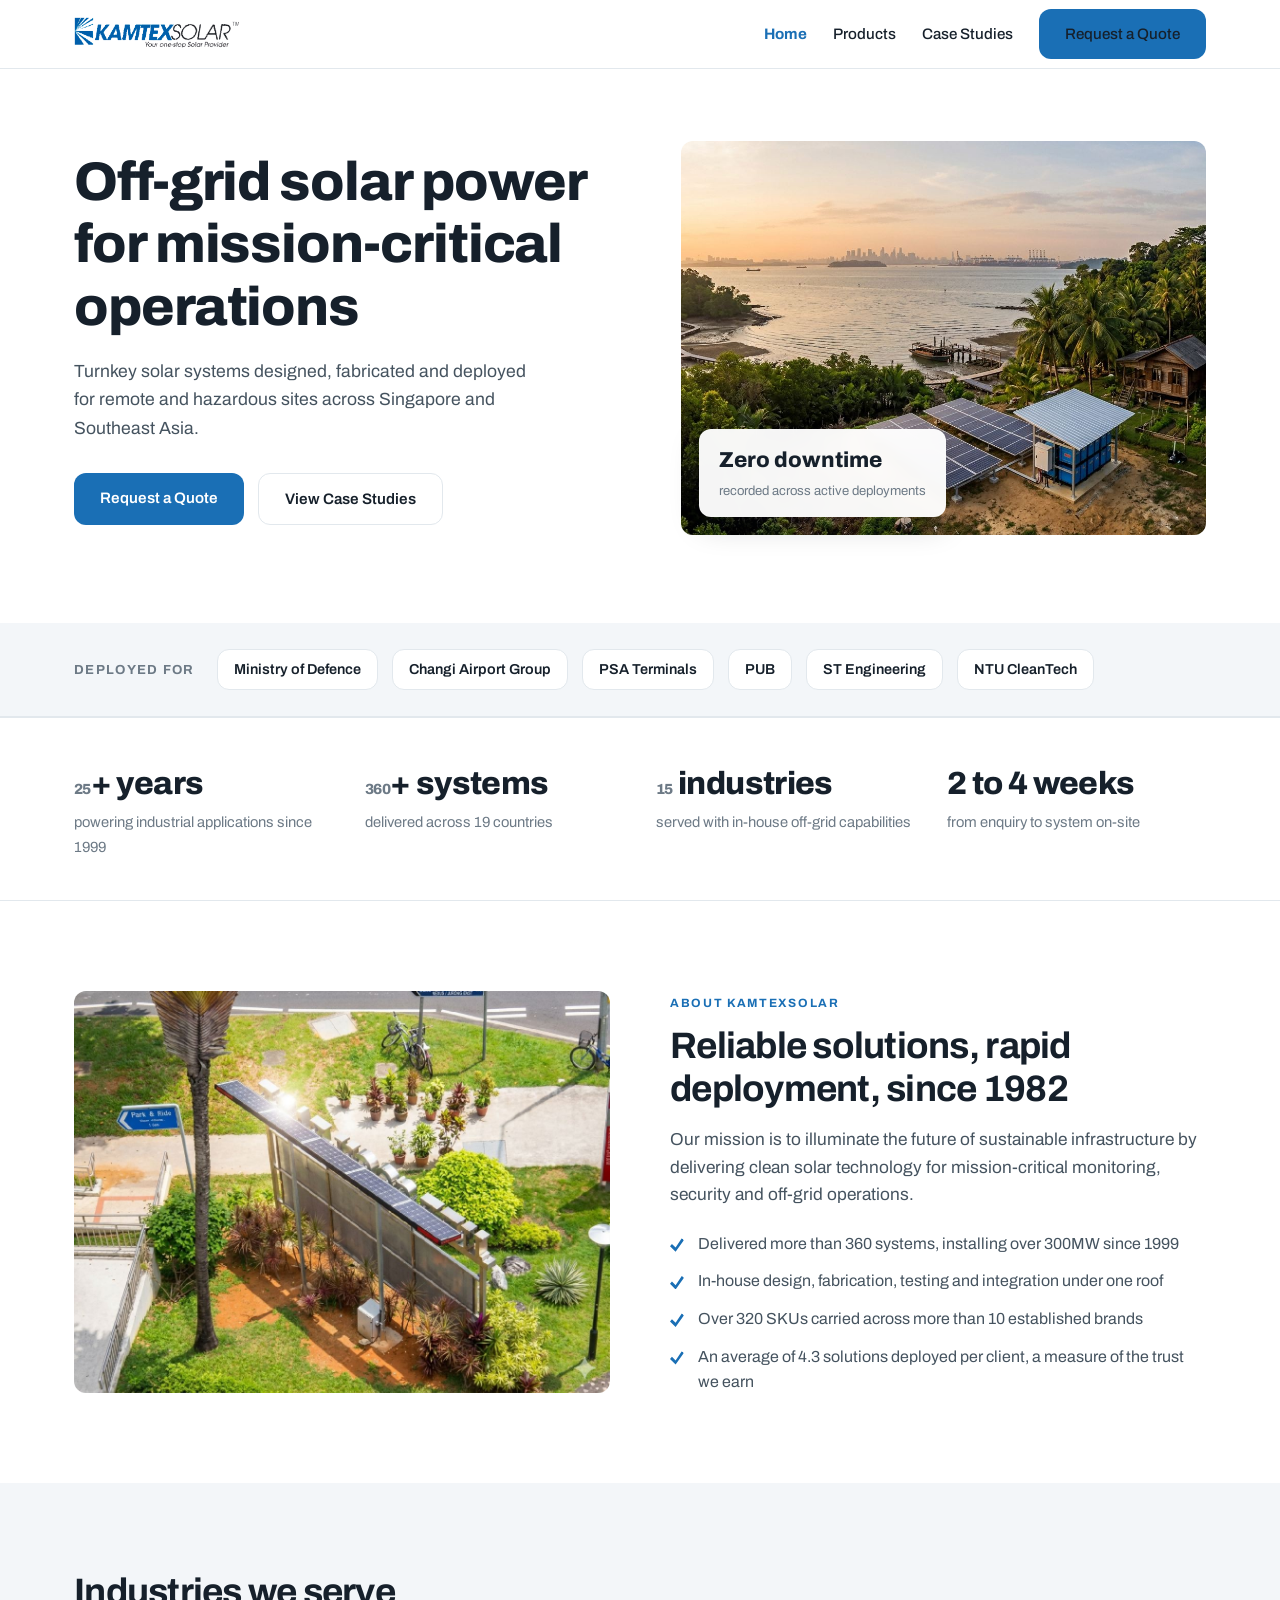
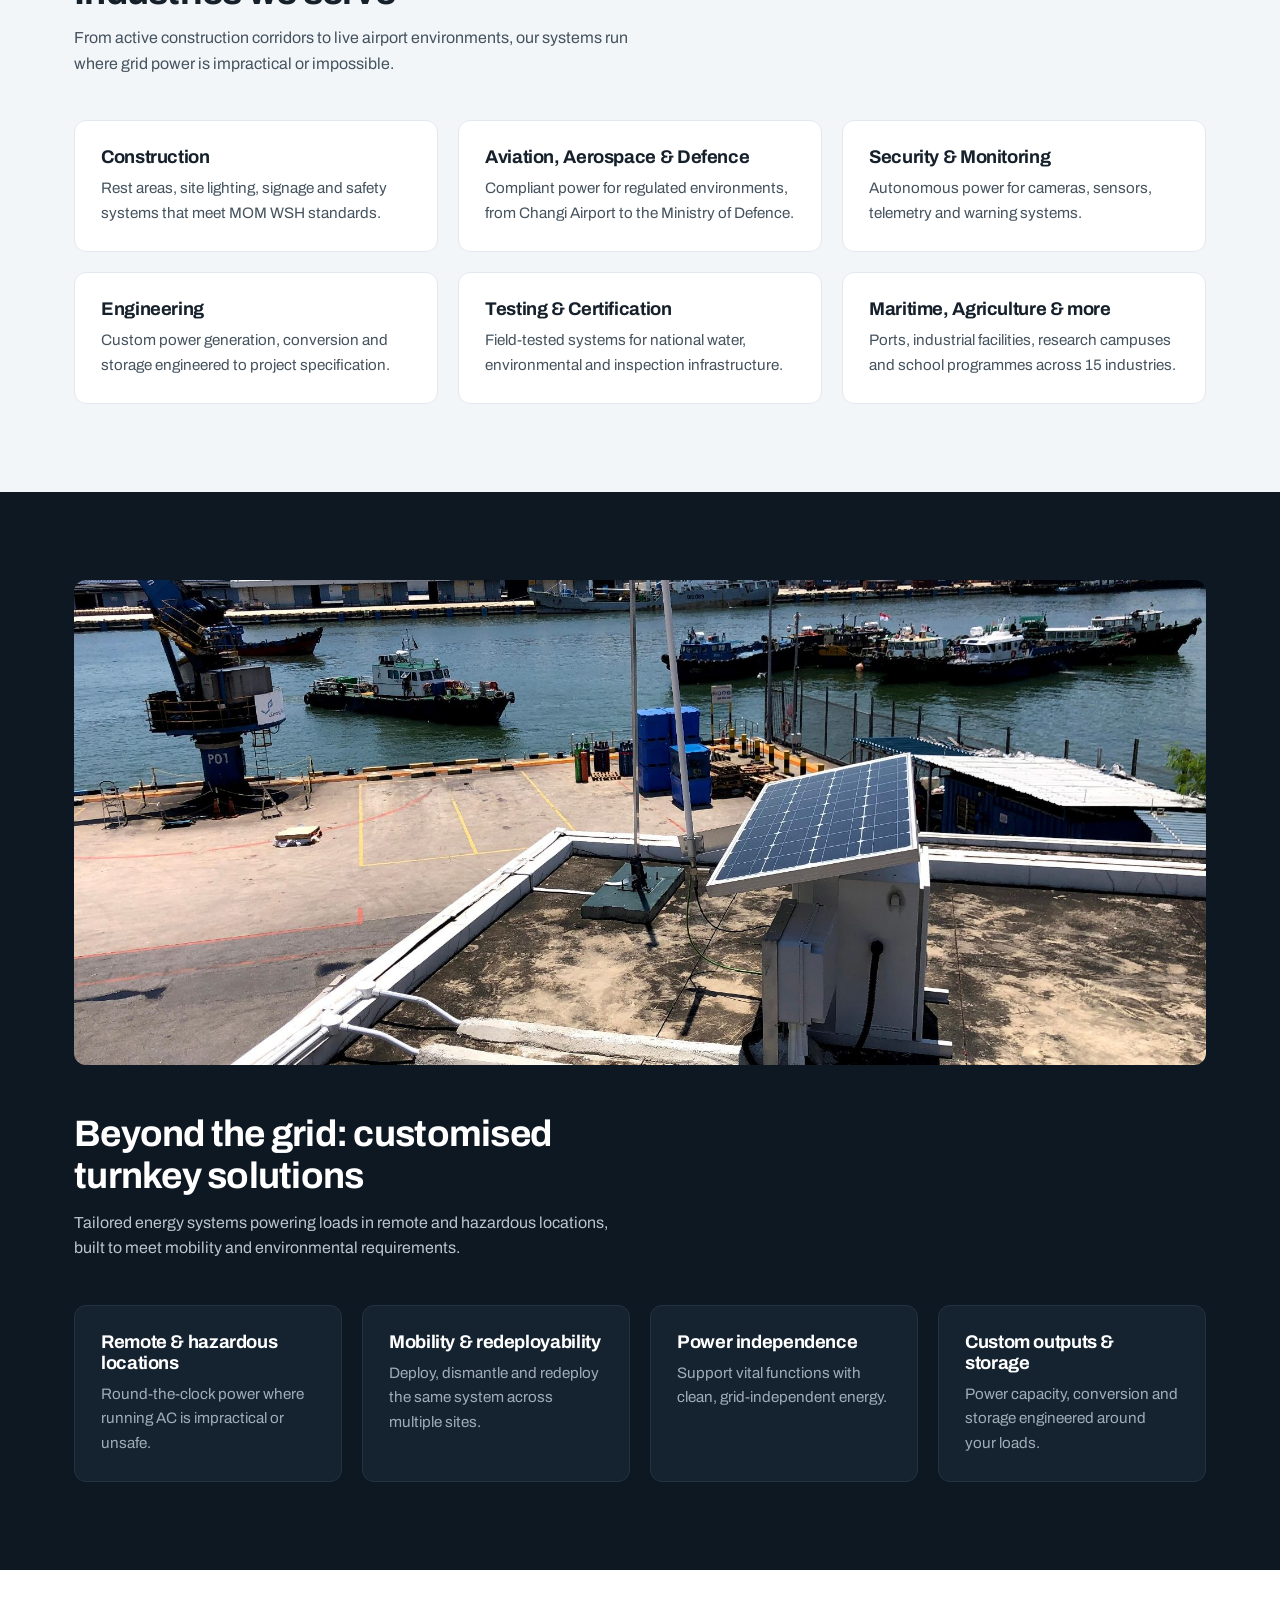
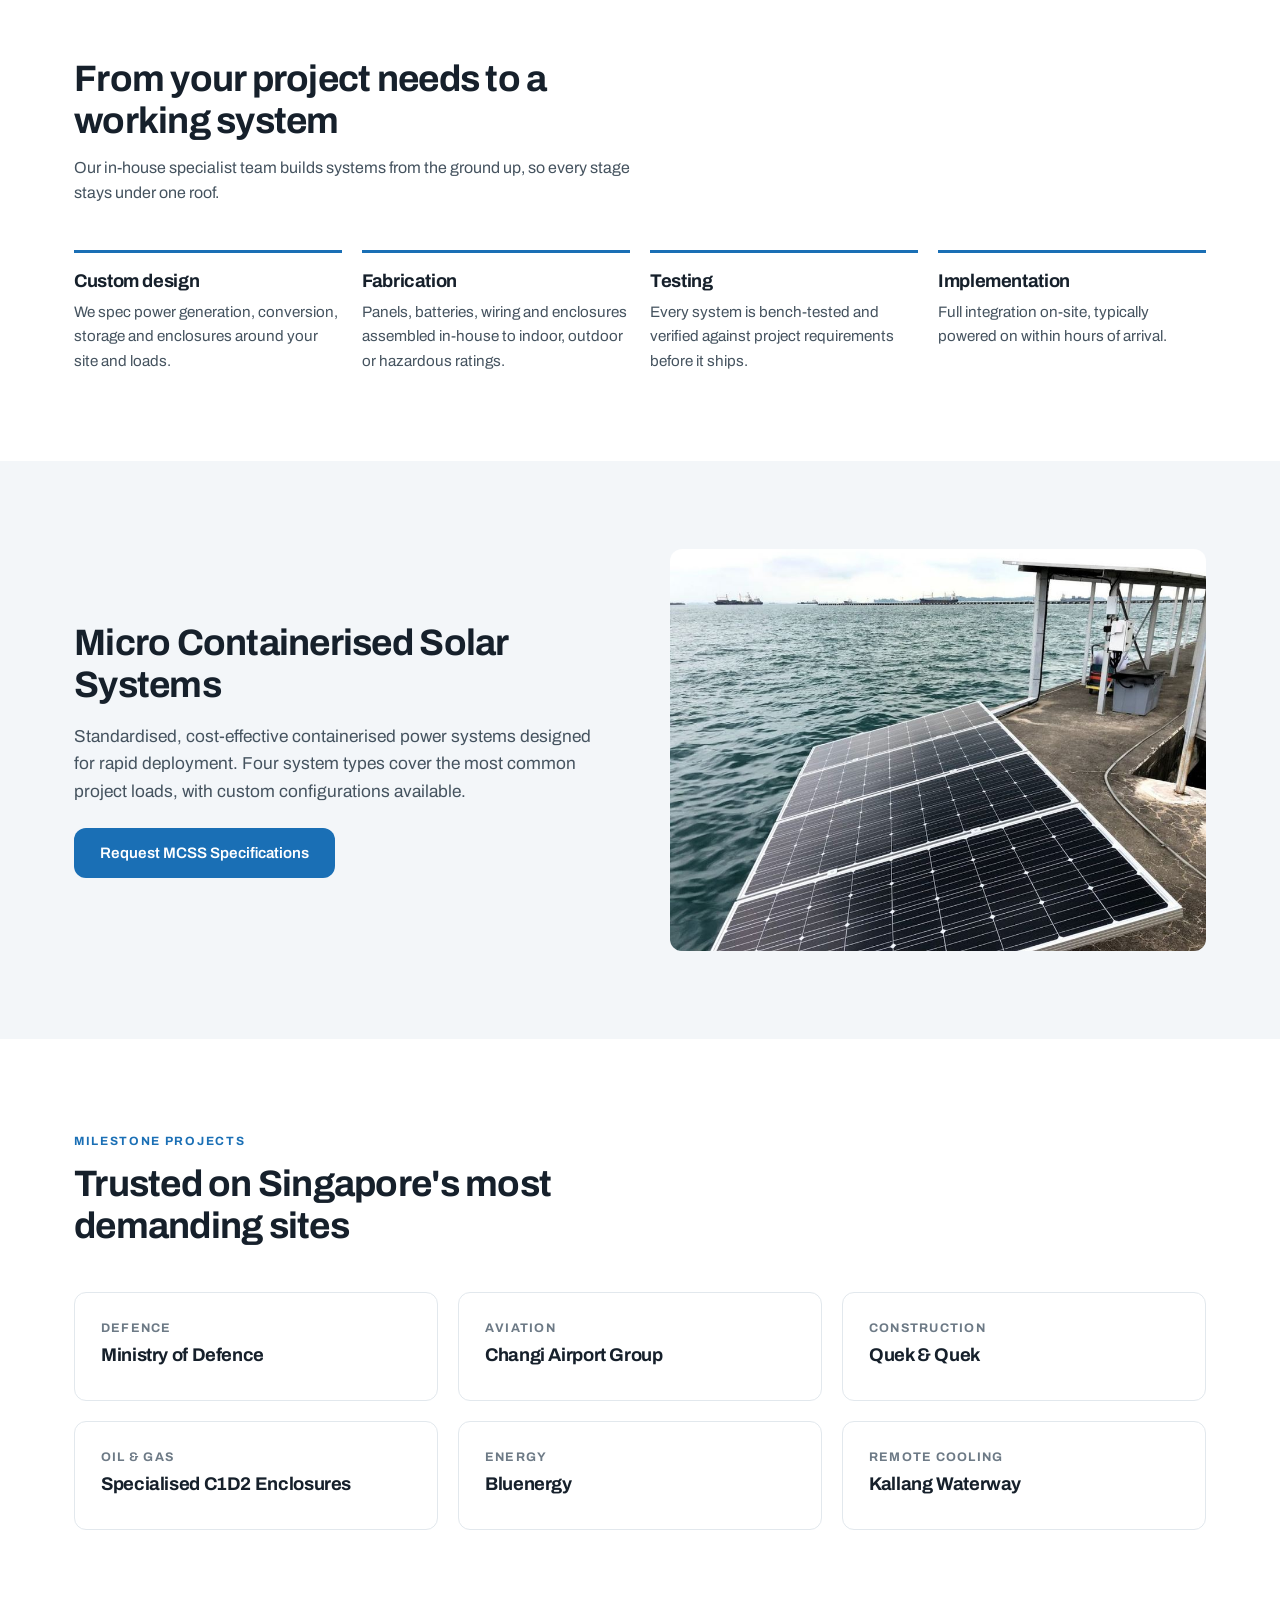
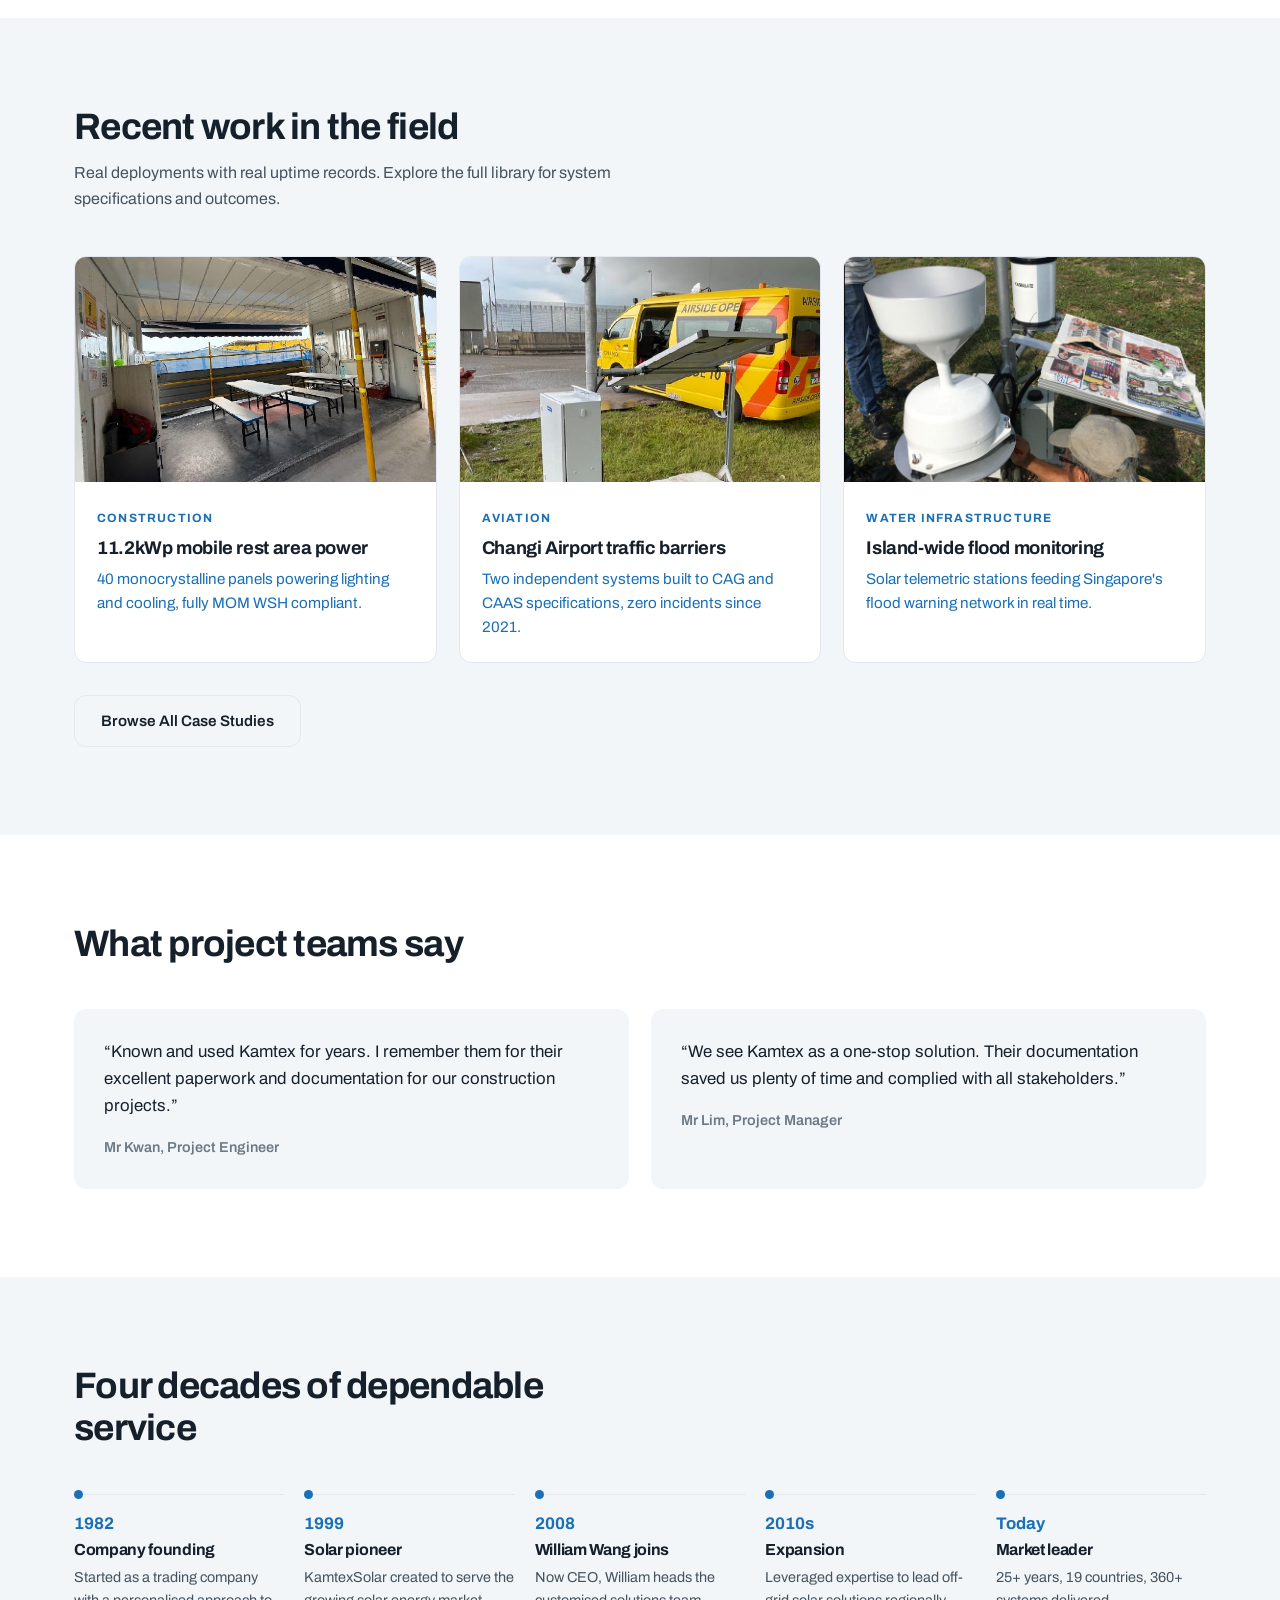
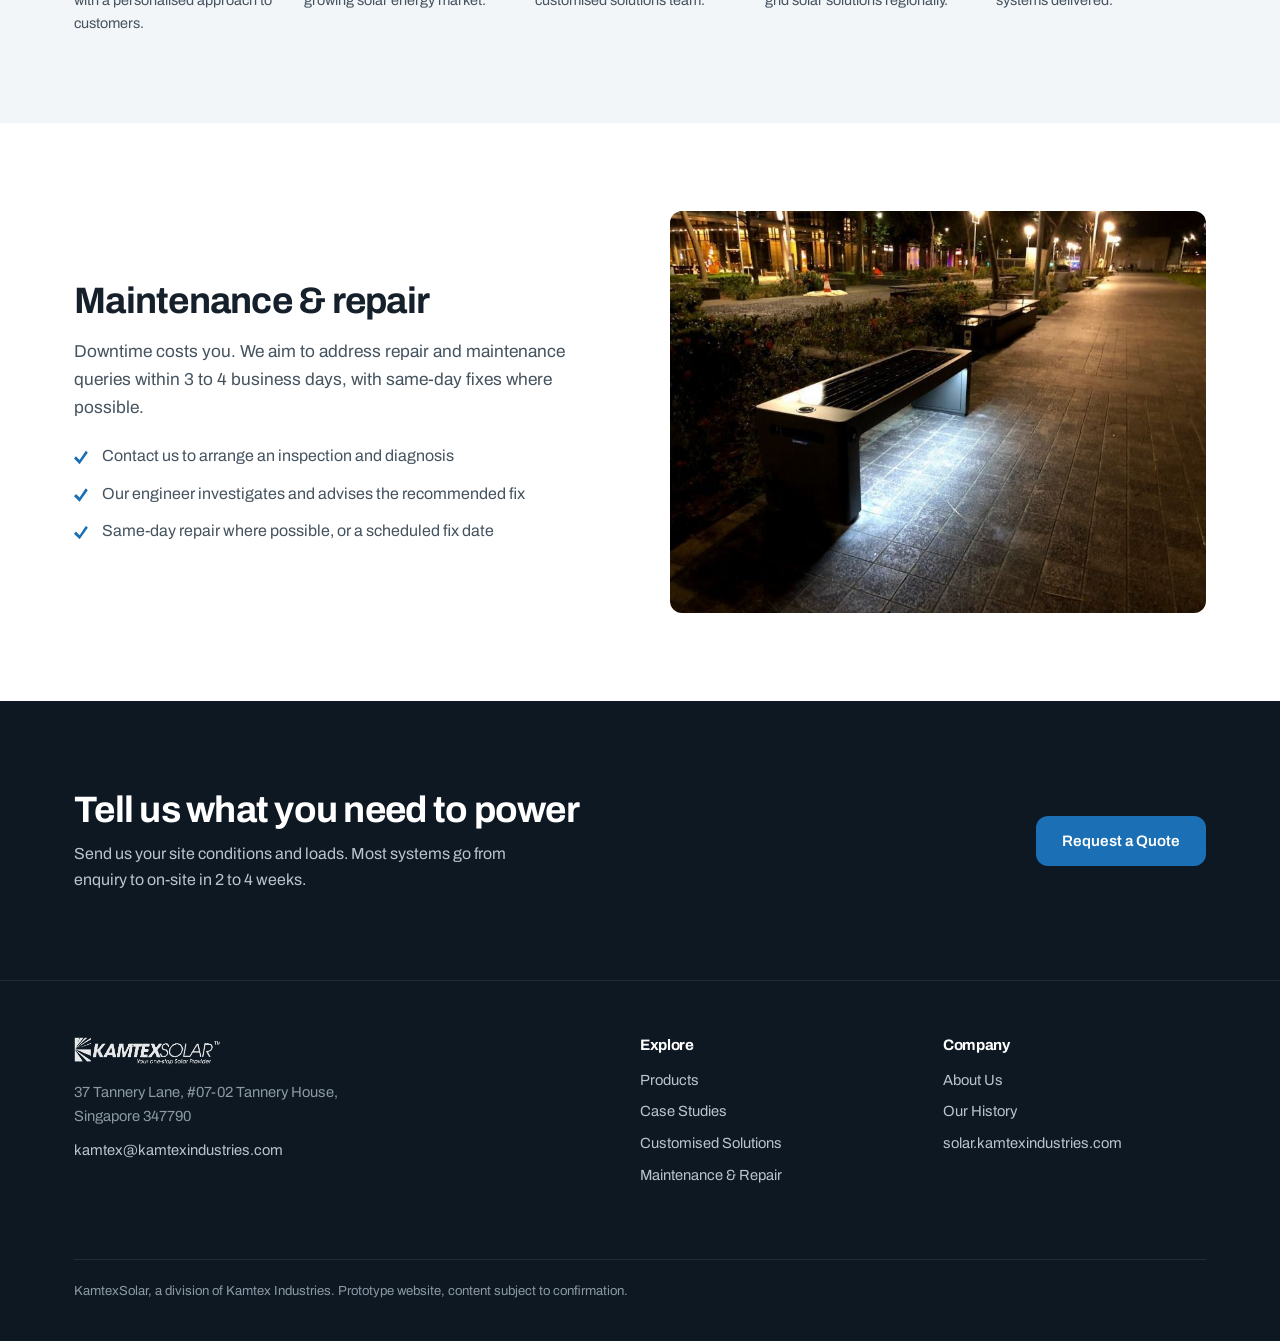
==== index.html @ 2ae350af "KamtexSolar prototype website v3: carousels, quote form, trust band" ====
<!DOCTYPE html>
<html lang="en">
<head>
<meta charset="UTF-8">
<meta name="viewport" content="width=device-width, initial-scale=1.0">
<title>KamtexSolar | Off-Grid Solar Solutions for Industry</title>
<meta name="description" content="KamtexSolar designs, fabricates and deploys turnkey off-grid solar power systems for remote and hazardous sites across Singapore and Southeast Asia.">
<link rel="preconnect" href="https://fonts.googleapis.com">
<link rel="preconnect" href="https://fonts.gstatic.com" crossorigin>
<link href="https://fonts.googleapis.com/css2?family=Archivo:wght@400;500;600;700;800&display=swap" rel="stylesheet">
<link rel="stylesheet" href="styles.css">
<link rel="icon" href="assets/logo.png">
</head>
<body>

<nav class="nav">
  <div class="nav-inner">
    <a class="nav-logo" href="index.html"><img src="assets/logo.png" alt="KamtexSolar, your one-stop solar provider"></a>
    <button class="nav-toggle" aria-label="Toggle menu">Menu</button>
    <div class="nav-links">
      <a href="index.html" class="active">Home</a>
      <a href="products.html">Products</a>
      <a href="case-studies.html">Case Studies</a>
      <a href="quote.html" class="btn btn-primary">Request a Quote</a>
    </div>
  </div>
</nav>

<header class="hero">
  <div class="wrap hero-grid">
    <div class="hero-copy">
      <h1>Off-grid solar power for mission-critical operations</h1>
      <p>Turnkey solar systems designed, fabricated and deployed for remote and hazardous sites across Singapore and Southeast Asia.</p>
      <div class="hero-ctas">
        <a class="btn btn-primary" href="quote.html">Request a Quote</a>
        <a class="btn btn-ghost" href="case-studies.html">View Case Studies</a>
      </div>
    </div>
    <div class="hero-img">
      <img src="assets/hero.jpg" alt="Off-grid solar array and containerised power system on a coastal site" fetchpriority="high">
      <div class="hero-card"><b>Zero downtime</b><span>recorded across active deployments</span></div>
    </div>
  </div>
</header>

<div class="trust">
  <div class="wrap">
    <p>Deployed for</p>
    <span>Ministry of Defence</span>
    <span>Changi Airport Group</span>
    <span>PSA Terminals</span>
    <span>PUB</span>
    <span>ST Engineering</span>
    <span>NTU CleanTech</span>
  </div>
</div>

<div class="stats">
  <div class="wrap stats-grid">
    <div class="stat"><b><span class="count" data-to="25">25</span>+ years</b><span>powering industrial applications since 1999</span></div>
    <div class="stat"><b><span class="count" data-to="360">360</span>+ systems</b><span>delivered across 19 countries</span></div>
    <div class="stat"><b><span class="count" data-to="15">15</span> industries</b><span>served with in-house off-grid capabilities</span></div>
    <div class="stat"><b>2 to 4 weeks</b><span>from enquiry to system on-site</span></div>
  </div>
</div>

<section id="about">
  <div class="wrap split">
    <img src="assets/about.jpg" alt="Aerial view of a solar-powered garden walkway installation" loading="lazy" class="reveal">
    <div class="reveal">
      <span class="eyebrow">About KamtexSolar</span>
      <h2>Reliable solutions, rapid deployment, since 1982</h2>
      <p class="lead">Our mission is to illuminate the future of sustainable infrastructure by delivering clean solar technology for mission-critical monitoring, security and off-grid operations.</p>
      <ul class="checklist">
        <li>Delivered more than 360 systems, installing over 300MW since 1999</li>
        <li>In-house design, fabrication, testing and integration under one roof</li>
        <li>Over 320 SKUs carried across more than 10 established brands</li>
        <li>An average of 4.3 solutions deployed per client, a measure of the trust we earn</li>
      </ul>
    </div>
  </div>
</section>

<section class="section-soft" id="industries">
  <div class="wrap">
    <div class="section-head">
      <h2>Industries we serve</h2>
      <p>From active construction corridors to live airport environments, our systems run where grid power is impractical or impossible.</p>
    </div>
    <div class="grid-3">
      <div class="tile reveal"><h3>Construction</h3><p>Rest areas, site lighting, signage and safety systems that meet MOM WSH standards.</p></div>
      <div class="tile reveal"><h3>Aviation, Aerospace &amp; Defence</h3><p>Compliant power for regulated environments, from Changi Airport to the Ministry of Defence.</p></div>
      <div class="tile reveal"><h3>Security &amp; Monitoring</h3><p>Autonomous power for cameras, sensors, telemetry and warning systems.</p></div>
      <div class="tile reveal"><h3>Engineering</h3><p>Custom power generation, conversion and storage engineered to project specification.</p></div>
      <div class="tile reveal"><h3>Testing &amp; Certification</h3><p>Field-tested systems for national water, environmental and inspection infrastructure.</p></div>
      <div class="tile reveal"><h3>Maritime, Agriculture &amp; more</h3><p>Ports, industrial facilities, research campuses and school programmes across 15 industries.</p></div>
    </div>
  </div>
</section>

<section class="band-dark" id="custom">
  <div class="wrap">
    <div class="band-photo reveal">
      <img src="assets/custom.jpg" alt="Solar power unit installed at a working port with vessels in the background" loading="lazy">
    </div>
    <div class="section-head">
      <h2>Beyond the grid: customised turnkey solutions</h2>
      <p>Tailored energy systems powering loads in remote and hazardous locations, built to meet mobility and environmental requirements.</p>
    </div>
    <div class="grid-4">
      <div class="tile reveal"><h3>Remote &amp; hazardous locations</h3><p>Round-the-clock power where running AC is impractical or unsafe.</p></div>
      <div class="tile reveal"><h3>Mobility &amp; redeployability</h3><p>Deploy, dismantle and redeploy the same system across multiple sites.</p></div>
      <div class="tile reveal"><h3>Power independence</h3><p>Support vital functions with clean, grid-independent energy.</p></div>
      <div class="tile reveal"><h3>Custom outputs &amp; storage</h3><p>Power capacity, conversion and storage engineered around your loads.</p></div>
    </div>
  </div>
</section>

<section id="process">
  <div class="wrap">
    <div class="section-head">
      <h2>From your project needs to a working system</h2>
      <p>Our in-house specialist team builds systems from the ground up, so every stage stays under one roof.</p>
    </div>
    <div class="process">
      <div class="reveal"><h3>Custom design</h3><p>We spec power generation, conversion, storage and enclosures around your site and loads.</p></div>
      <div class="reveal"><h3>Fabrication</h3><p>Panels, batteries, wiring and enclosures assembled in-house to indoor, outdoor or hazardous ratings.</p></div>
      <div class="reveal"><h3>Testing</h3><p>Every system is bench-tested and verified against project requirements before it ships.</p></div>
      <div class="reveal"><h3>Implementation</h3><p>Full integration on-site, typically powered on within hours of arrival.</p></div>
    </div>
  </div>
</section>

<section class="section-soft" id="mcss">
  <div class="wrap split">
    <div class="reveal">
      <h2>Micro Containerised Solar Systems</h2>
      <p class="lead">Standardised, cost-effective containerised power systems designed for rapid deployment. Four system types cover the most common project loads, with custom configurations available.</p>
      <a class="btn btn-primary" href="quote.html">Request MCSS Specifications</a>
    </div>
    <img src="assets/jetty.jpg" alt="Solar panel array installed on a jetty over open water" loading="lazy" class="reveal">
  </div>
</section>

<section id="projects">
  <div class="wrap">
    <div class="section-head">
      <span class="eyebrow">Milestone projects</span>
      <h2>Trusted on Singapore's most demanding sites</h2>
    </div>
    <div class="grid-3">
      <div class="tile reveal"><span class="kicker">Defence</span><h3>Ministry of Defence</h3></div>
      <div class="tile reveal"><span class="kicker">Aviation</span><h3>Changi Airport Group</h3></div>
      <div class="tile reveal"><span class="kicker">Construction</span><h3>Quek &amp; Quek</h3></div>
      <div class="tile reveal"><span class="kicker">Oil &amp; Gas</span><h3>Specialised C1D2 Enclosures</h3></div>
      <div class="tile reveal"><span class="kicker">Energy</span><h3>Bluenergy</h3></div>
      <div class="tile reveal"><span class="kicker">Remote Cooling</span><h3>Kallang Waterway</h3></div>
    </div>
  </div>
</section>

<section class="section-soft" id="case-studies">
  <div class="wrap">
    <div class="section-head">
      <h2>Recent work in the field</h2>
      <p>Real deployments with real uptime records. Explore the full library for system specifications and outcomes.</p>
    </div>
    <div class="cards">
      <a class="card reveal" href="case-studies.html#cs1">
        <img src="assets/cs01.jpg" alt="Solar-powered container rest area on a construction site" loading="lazy">
        <div class="card-body">
          <span class="tag">Construction</span>
          <h3>11.2kWp mobile rest area power</h3>
          <p>40 monocrystalline panels powering lighting and cooling, fully MOM WSH compliant.</p>
        </div>
      </a>
      <a class="card reveal" href="case-studies.html#cs6">
        <img src="assets/cs06.jpg" alt="Solar-powered traffic security system at an airport access point" loading="lazy">
        <div class="card-body">
          <span class="tag">Aviation</span>
          <h3>Changi Airport traffic barriers</h3>
          <p>Two independent systems built to CAG and CAAS specifications, zero incidents since 2021.</p>
        </div>
      </a>
      <a class="card reveal" href="case-studies.html#cs11">
        <img src="assets/cs11.jpg" alt="Solar-powered rainfall telemetry station equipment" loading="lazy">
        <div class="card-body">
          <span class="tag">Water Infrastructure</span>
          <h3>Island-wide flood monitoring</h3>
          <p>Solar telemetric stations feeding Singapore's flood warning network in real time.</p>
        </div>
      </a>
    </div>
    <p style="margin-top:32px"><a class="btn btn-ghost" href="case-studies.html">Browse All Case Studies</a></p>
  </div>
</section>

<section id="testimonials">
  <div class="wrap">
    <div class="section-head">
      <h2>What project teams say</h2>
    </div>
    <div class="quotes">
      <blockquote class="quote reveal">
        &ldquo;Known and used Kamtex for years. I remember them for their excellent paperwork and documentation for our construction projects.&rdquo;
        <footer>Mr Kwan, Project Engineer</footer>
      </blockquote>
      <blockquote class="quote reveal">
        &ldquo;We see Kamtex as a one-stop solution. Their documentation saved us plenty of time and complied with all stakeholders.&rdquo;
        <footer>Mr Lim, Project Manager</footer>
      </blockquote>
    </div>
  </div>
</section>

<section class="section-soft" id="history">
  <div class="wrap">
    <div class="section-head">
      <h2>Four decades of dependable service</h2>
    </div>
    <div class="timeline">
      <div class="reveal"><b>1982</b><h3>Company founding</h3><p>Started as a trading company with a personalised approach to customers.</p></div>
      <div class="reveal"><b>1999</b><h3>Solar pioneer</h3><p>KamtexSolar created to serve the growing solar energy market.</p></div>
      <div class="reveal"><b>2008</b><h3>William Wang joins</h3><p>Now CEO, William heads the customised solutions team.</p></div>
      <div class="reveal"><b>2010s</b><h3>Expansion</h3><p>Leveraged expertise to lead off-grid solar solutions regionally.</p></div>
      <div class="reveal"><b>Today</b><h3>Market leader</h3><p>25+ years, 19 countries, 360+ systems delivered.</p></div>
    </div>
  </div>
</section>

<section id="maintenance">
  <div class="wrap split">
    <div class="reveal">
      <h2>Maintenance &amp; repair</h2>
      <p class="lead">Downtime costs you. We aim to address repair and maintenance queries within 3 to 4 business days, with same-day fixes where possible.</p>
      <ul class="checklist">
        <li>Contact us to arrange an inspection and diagnosis</li>
        <li>Our engineer investigates and advises the recommended fix</li>
        <li>Same-day repair where possible, or a scheduled fix date</li>
      </ul>
    </div>
    <div class="reveal">
      <img src="assets/lighting.jpg" alt="Solar-powered bench lighting a public walkway at night" loading="lazy">
    </div>
  </div>
</section>

<section class="cta-band">
  <div class="wrap">
    <div>
      <h2>Tell us what you need to power</h2>
      <p>Send us your site conditions and loads. Most systems go from enquiry to on-site in 2 to 4 weeks.</p>
    </div>
    <a class="btn btn-primary" href="quote.html">Request a Quote</a>
  </div>
</section>

<footer class="site">
  <div class="wrap">
    <div>
      <img class="foot-logo" src="assets/logo.png" alt="KamtexSolar">
      <p>37 Tannery Lane, #07-02 Tannery House,<br>Singapore 347790</p>
      <p style="margin-top:10px"><a href="mailto:kamtex@kamtexindustries.com">kamtex@kamtexindustries.com</a></p>
    </div>
    <div>
      <h4>Explore</h4>
      <a href="products.html">Products</a>
      <a href="case-studies.html">Case Studies</a>
      <a href="index.html#custom">Customised Solutions</a>
      <a href="index.html#maintenance">Maintenance &amp; Repair</a>
    </div>
    <div>
      <h4>Company</h4>
      <a href="index.html#about">About Us</a>
      <a href="index.html#history">Our History</a>
      <a href="https://solar.kamtexindustries.com">solar.kamtexindustries.com</a>
    </div>
    <div class="legal">KamtexSolar, a division of Kamtex Industries. Prototype website, content subject to confirmation.</div>
  </div>
</footer>

<script>
document.querySelector('.nav-toggle').addEventListener('click', function () {
  document.querySelector('.nav-links').classList.toggle('open');
});
if (!window.matchMedia('(prefers-reduced-motion: reduce)').matches) {
  var io = new IntersectionObserver(function (entries) {
    entries.forEach(function (e) {
      if (e.isIntersecting) { e.target.classList.add('in'); io.unobserve(e.target); }
    });
  }, { threshold: 0.15 });
  document.querySelectorAll('.reveal').forEach(function (el) { io.observe(el); });

  var cio = new IntersectionObserver(function (entries) {
    entries.forEach(function (e) {
      if (!e.isIntersecting) return;
      cio.unobserve(e.target);
      var el = e.target, to = parseInt(el.dataset.to, 10), start = null;
      function tick(ts) {
        if (!start) start = ts;
        var p = Math.min((ts - start) / 900, 1);
        el.textContent = Math.round(to * (1 - Math.pow(1 - p, 3)));
        if (p < 1) requestAnimationFrame(tick);
      }
      requestAnimationFrame(tick);
    });
  }, { threshold: 0.6 });
  document.querySelectorAll('.count').forEach(function (el) { cio.observe(el); });
} else {
  document.querySelectorAll('.reveal').forEach(function (el) { el.classList.add('in'); });
}
</script>
</body>
</html>
---- styles.css ----
/* KamtexSolar prototype site */
:root {
  --ink: #16202b;
  --body: #45535f;
  --muted: #6d7a86;
  --line: #e2e8ed;
  --bg: #ffffff;
  --bg-soft: #f3f6f9;
  --accent: #1a6fb5;
  --accent-dark: #12558d;
  --dark: #0e1822;
  --dark-2: #15222f;
  --radius: 12px;
  --maxw: 1180px;
}

* { margin: 0; padding: 0; box-sizing: border-box; }
html { scroll-behavior: smooth; }
body {
  font-family: "Archivo", "Segoe UI", system-ui, sans-serif;
  color: var(--body);
  background: var(--bg);
  line-height: 1.6;
  font-size: 16px;
  -webkit-font-smoothing: antialiased;
}
img { max-width: 100%; display: block; }
a { color: var(--accent); text-decoration: none; }

h1, h2, h3, h4 { color: var(--ink); line-height: 1.15; letter-spacing: -0.02em; font-weight: 700; }
h1 { font-size: clamp(2.1rem, 4.5vw, 3.4rem); font-weight: 800; }
h2 { font-size: clamp(1.6rem, 3vw, 2.3rem); }
h3 { font-size: 1.15rem; }

.wrap { max-width: var(--maxw); margin: 0 auto; padding: 0 24px; }
section { padding: 88px 0; }
.section-soft { background: var(--bg-soft); }
.section-head { max-width: 62ch; margin-bottom: 44px; }
.section-head p { margin-top: 12px; }

.eyebrow {
  display: inline-block;
  font-size: 0.75rem;
  font-weight: 700;
  letter-spacing: 0.14em;
  text-transform: uppercase;
  color: var(--accent);
  margin-bottom: 12px;
}

/* Nav */
.nav {
  position: sticky; top: 0; z-index: 40;
  background: rgba(255, 255, 255, 0.92);
  backdrop-filter: blur(10px);
  border-bottom: 1px solid var(--line);
}
.nav-inner {
  max-width: var(--maxw); margin: 0 auto; padding: 0 24px;
  height: 68px; display: flex; align-items: center; gap: 32px;
}
.nav-logo img { height: 34px; width: auto; }
.nav-links { display: flex; gap: 26px; margin-left: auto; align-items: center; }
.nav-links a { color: var(--ink); font-weight: 500; font-size: 0.95rem; }
.nav-links a:hover { color: var(--accent); }
.nav-links a.active { color: var(--accent); font-weight: 700; }
.nav-toggle { display: none; margin-left: auto; background: none; border: 1px solid var(--line); border-radius: var(--radius); padding: 8px 12px; font-size: 1rem; color: var(--ink); cursor: pointer; }

/* Buttons */
.btn {
  display: inline-block; padding: 13px 26px; border-radius: var(--radius);
  font-weight: 600; font-size: 0.95rem; white-space: nowrap;
  transition: transform 0.15s ease, background 0.15s ease, border-color 0.15s ease;
}
.btn:active { transform: translateY(1px) scale(0.98); }
.btn-primary { background: var(--accent); color: #fff; }
.btn-primary:hover { background: var(--accent-dark); }
.btn-ghost { border: 1px solid var(--line); color: var(--ink); }
.btn-ghost:hover { border-color: var(--accent); color: var(--accent); }
.btn-ghost-dark { border: 1px solid rgba(255,255,255,0.35); color: #fff; }
.btn-ghost-dark:hover { border-color: #fff; }

/* Hero */
.hero { padding: 72px 0 88px; }
.hero-grid {
  display: grid; grid-template-columns: 1.05fr 1fr; gap: 56px; align-items: center;
}
.hero-copy p { font-size: 1.1rem; margin: 20px 0 30px; max-width: 46ch; }
.hero-ctas { display: flex; gap: 14px; flex-wrap: wrap; }
.hero-img { position: relative; }
.hero-img img { border-radius: var(--radius); aspect-ratio: 4 / 3; object-fit: cover; width: 100%; }
.hero-card {
  position: absolute; left: 18px; bottom: 18px;
  background: rgba(255, 255, 255, 0.96); backdrop-filter: blur(6px);
  border-radius: var(--radius); padding: 14px 20px;
  box-shadow: 0 10px 30px rgba(14, 24, 34, 0.18);
}
.hero-card b { display: block; font-size: 1.35rem; font-weight: 800; color: var(--ink); }
.hero-card span { font-size: 0.82rem; color: var(--muted); }

/* Trust band */
.trust { padding: 26px 0; background: var(--bg-soft); border-bottom: 1px solid var(--line); }
.trust .wrap { display: flex; align-items: center; gap: 12px 14px; flex-wrap: wrap; }
.trust p { font-size: 0.82rem; font-weight: 700; letter-spacing: 0.1em; text-transform: uppercase; color: var(--muted); margin-right: 8px; }
.trust span {
  border: 1px solid var(--line); background: var(--bg); border-radius: var(--radius);
  padding: 8px 16px; font-size: 0.9rem; font-weight: 600; color: var(--ink);
}

/* Stat band */
.stats { border-top: 1px solid var(--line); border-bottom: 1px solid var(--line); padding: 40px 0; }
.stats-grid { display: grid; grid-template-columns: repeat(4, 1fr); gap: 32px; }
.stat b { display: block; font-size: 2rem; font-weight: 800; color: var(--ink); letter-spacing: -0.02em; }
.stat span { font-size: 0.92rem; color: var(--muted); }

/* Split section */
.split { display: grid; grid-template-columns: 1fr 1fr; gap: 60px; align-items: center; }
.split img { border-radius: var(--radius); aspect-ratio: 4 / 3; object-fit: cover; width: 100%; }
.split .lead { font-size: 1.08rem; margin: 16px 0 22px; }
.checklist { list-style: none; display: grid; gap: 12px; }
.checklist li { padding-left: 28px; position: relative; color: var(--body); }
.checklist li::before {
  content: ""; position: absolute; left: 0; top: 7px; width: 14px; height: 14px;
  border-radius: 4px; background: var(--accent);
  clip-path: polygon(14% 44%, 0 60%, 40% 100%, 100% 16%, 84% 4%, 40% 70%);
}

/* Tile grids */
.grid-3 { display: grid; grid-template-columns: repeat(3, 1fr); gap: 20px; }
.grid-4 { display: grid; grid-template-columns: repeat(4, 1fr); gap: 20px; }
.tile {
  border: 1px solid var(--line); border-radius: var(--radius); padding: 26px;
  background: var(--bg); transition: border-color 0.15s ease, transform 0.15s ease;
}
.tile:hover { border-color: var(--accent); transform: translateY(-2px); }
.tile h3 { margin-bottom: 8px; }
.tile p { font-size: 0.95rem; }
.tile .kicker { font-size: 0.78rem; font-weight: 700; letter-spacing: 0.1em; text-transform: uppercase; color: var(--muted); display: block; margin-bottom: 6px; }

/* Dark band */
.band-dark { background: var(--dark); color: #b9c4ce; }
.band-dark h2, .band-dark h3 { color: #fff; }
.band-dark .tile { background: var(--dark-2); border-color: #243342; }
.band-dark .tile:hover { border-color: var(--accent); }
.band-dark .tile p { color: #9fadb9; }
.band-photo {
  border-radius: var(--radius); overflow: hidden; margin-bottom: 48px;
}
.band-photo img { width: 100%; aspect-ratio: 21 / 9; object-fit: cover; }

/* Process */
.process { display: grid; grid-template-columns: repeat(4, 1fr); gap: 20px; counter-reset: step; }
.process div { border-top: 3px solid var(--accent); padding-top: 18px; }
.process h3 { margin-bottom: 8px; }
.process p { font-size: 0.95rem; }

/* Case study cards (featured) */
.cards { display: grid; grid-template-columns: repeat(3, 1fr); gap: 22px; }
.card {
  border: 1px solid var(--line); border-radius: var(--radius); overflow: hidden;
  background: var(--bg); transition: transform 0.15s ease, box-shadow 0.15s ease;
}
.card:hover { transform: translateY(-3px); box-shadow: 0 12px 32px rgba(22, 32, 43, 0.1); }
.card img { aspect-ratio: 16 / 10; object-fit: cover; width: 100%; }
.card-body { padding: 22px; }
.card-body .tag { font-size: 0.75rem; font-weight: 700; letter-spacing: 0.1em; text-transform: uppercase; color: var(--accent); }
.card-body h3 { margin: 8px 0; }
.card-body p { font-size: 0.95rem; }

/* Quotes */
.quotes { display: grid; grid-template-columns: 1fr 1fr; gap: 22px; }
.quote {
  background: var(--bg-soft); border-radius: var(--radius); padding: 30px;
  font-size: 1.05rem; color: var(--ink);
}
.quote footer { margin-top: 16px; font-size: 0.9rem; color: var(--muted); font-weight: 600; }

/* Timeline */
.timeline { display: grid; grid-template-columns: repeat(5, 1fr); gap: 20px; }
.timeline div { border-top: 1px solid var(--line); padding-top: 16px; position: relative; }
.timeline div::before {
  content: ""; position: absolute; top: -5px; left: 0; width: 9px; height: 9px;
  border-radius: 50%; background: var(--accent);
}
.timeline b { display: block; color: var(--accent); font-size: 1.05rem; margin-bottom: 4px; }
.timeline h3 { font-size: 1rem; margin-bottom: 6px; }
.timeline p { font-size: 0.9rem; }

/* Case study page entries */
.cs-filters { display: flex; gap: 10px; flex-wrap: wrap; margin-bottom: 40px; }
.cs-filters button {
  border: 1px solid var(--line); background: var(--bg); border-radius: var(--radius);
  padding: 9px 18px; font-size: 0.9rem; font-weight: 600; color: var(--body);
  cursor: pointer; font-family: inherit; transition: all 0.15s ease;
}
.cs-filters button:hover { border-color: var(--accent); color: var(--accent); }
.cs-filters button.on { background: var(--accent); border-color: var(--accent); color: #fff; }
.cs-list { display: grid; gap: 26px; }
.cs-entry {
  display: grid; grid-template-columns: 420px 1fr; gap: 0;
  border: 1px solid var(--line); border-radius: var(--radius); overflow: hidden;
  background: var(--bg);
}
.cs-entry.hidden { display: none; }
.cs-entry img { width: 100%; height: 100%; object-fit: cover; min-height: 300px; }

/* Case study photo carousel */
.cs-media { position: relative; overflow: hidden; min-height: 300px; height: 100%; }
.cs-media img {
  position: absolute; inset: 0; width: 100%; height: 100%; object-fit: cover;
  opacity: 0; transition: opacity 0.35s ease; min-height: 0;
}
.cs-media img.on { opacity: 1; }
.car-btn {
  position: absolute; top: 50%; transform: translateY(-50%); z-index: 2;
  width: 38px; height: 38px; border-radius: 50%; border: none; cursor: pointer;
  background: rgba(14, 24, 34, 0.55); color: #fff; font-size: 1.15rem; line-height: 1;
  display: flex; align-items: center; justify-content: center;
  transition: background 0.15s ease;
}
.car-btn:hover { background: var(--accent); }
.car-btn.prev { left: 10px; }
.car-btn.next { right: 10px; }
.car-dots {
  position: absolute; bottom: 12px; left: 0; right: 0; z-index: 2;
  display: flex; gap: 7px; justify-content: center;
}
.car-dots i {
  width: 8px; height: 8px; border-radius: 50%; background: rgba(255, 255, 255, 0.55);
  cursor: pointer; transition: background 0.15s ease, transform 0.15s ease;
}
.car-dots i.on { background: #fff; transform: scale(1.25); }

/* Challenge / solution flipper */
.cs-flip { position: relative; }
.cs-pane { display: none; }
.cs-pane.on { display: block; animation: panefade 0.3s ease; }
@keyframes panefade { from { opacity: 0; transform: translateY(6px); } to { opacity: 1; transform: none; } }
@media (prefers-reduced-motion: reduce) { .cs-pane.on { animation: none; } }
.cs-flip-nav { display: flex; align-items: center; gap: 12px; margin-top: 14px; }
.cs-flip-nav button {
  width: 32px; height: 32px; border-radius: 50%; border: 1px solid var(--line);
  background: var(--bg); color: var(--ink); cursor: pointer; font-size: 1rem; line-height: 1;
  display: flex; align-items: center; justify-content: center;
  transition: border-color 0.15s ease, color 0.15s ease;
}
.cs-flip-nav button:hover { border-color: var(--accent); color: var(--accent); }
.cs-flip-nav .flip-label { font-size: 0.82rem; font-weight: 700; letter-spacing: 0.08em; text-transform: uppercase; color: var(--muted); }
.cs-entry-body { padding: 32px 36px; }
.cs-entry-body .tag { font-size: 0.75rem; font-weight: 700; letter-spacing: 0.1em; text-transform: uppercase; color: var(--accent); }
.cs-entry-body h2 { font-size: 1.45rem; margin: 8px 0 14px; }
.cs-entry-body h4 { font-size: 0.85rem; text-transform: uppercase; letter-spacing: 0.08em; color: var(--muted); margin: 16px 0 4px; }
.cs-entry-body p { font-size: 0.97rem; }
.cs-pills { display: flex; gap: 10px; flex-wrap: wrap; margin-top: 20px; }
.cs-pills span {
  background: var(--bg-soft); border-radius: var(--radius); padding: 8px 14px;
  font-size: 0.85rem; font-weight: 600; color: var(--ink);
}
.cs-pills span b { color: var(--accent); }
.specs { display: grid; grid-template-columns: 1fr 1fr; gap: 8px 20px; margin-top: 6px; }
.specs div { font-size: 0.9rem; padding: 6px 0; }
.specs dt-label, .specs b { color: var(--ink); font-weight: 600; display: block; font-size: 0.82rem; }

/* Products */
.prod-grid { display: grid; grid-template-columns: repeat(4, 1fr); gap: 22px; }
.prod-card { border: 1px solid var(--line); border-radius: var(--radius); overflow: hidden; background: var(--bg); transition: transform 0.15s ease, box-shadow 0.15s ease; }
.prod-card:hover { transform: translateY(-3px); box-shadow: 0 12px 32px rgba(22,32,43,0.08); }
.prod-card img { aspect-ratio: 1 / 1; object-fit: contain; padding: 22px; background: #fff; width: 100%; }
.prod-card img.photo { object-fit: cover; padding: 0; }
.prod-card div { padding: 16px 20px 20px; border-top: 1px solid var(--line); }
.prod-card h3 { font-size: 1rem; margin-bottom: 4px; }
.prod-card p { font-size: 0.88rem; }

/* CTA band */
.cta-band { background: var(--dark); color: #b9c4ce; text-align: left; }
.cta-band .wrap { display: flex; align-items: center; justify-content: space-between; gap: 32px; flex-wrap: wrap; }
.cta-band h2 { color: #fff; max-width: 24ch; }
.cta-band p { margin-top: 10px; max-width: 48ch; }

/* Footer */
footer.site {
  background: var(--dark); color: #8b99a5; border-top: 1px solid #1f2d3a;
  padding: 56px 0 40px; font-size: 0.92rem;
}
footer.site .wrap { display: grid; grid-template-columns: 2fr 1fr 1fr; gap: 40px; }
footer.site h4 { color: #fff; font-size: 0.95rem; margin-bottom: 14px; }
footer.site a { color: #b9c4ce; display: block; margin-bottom: 8px; }
footer.site a:hover { color: #fff; }
footer.site .foot-logo { height: 30px; width: auto; margin-bottom: 14px; filter: brightness(0) invert(1); opacity: 0.9; }
footer.site .legal { grid-column: 1 / -1; border-top: 1px solid #1f2d3a; margin-top: 24px; padding-top: 20px; font-size: 0.82rem; }

/* Quote form */
.quote-grid { display: grid; grid-template-columns: 1.5fr 1fr; gap: 56px; align-items: start; }
.qprogress { display: flex; gap: 8px; margin-bottom: 28px; }
.qprogress i { flex: 1; height: 5px; border-radius: 3px; background: var(--line); }
.qprogress i.done { background: var(--accent); }
.qstep { display: none; }
.qstep.on { display: block; }
.qstep h2 { font-size: 1.35rem; margin-bottom: 6px; }
.qstep > p { margin-bottom: 22px; color: var(--muted); }
.qoptions { display: grid; grid-template-columns: 1fr 1fr; gap: 12px; margin-bottom: 26px; }
.qoptions label {
  border: 1px solid var(--line); border-radius: var(--radius); padding: 16px 18px;
  cursor: pointer; font-weight: 600; color: var(--ink); font-size: 0.95rem;
  transition: border-color 0.15s ease, background 0.15s ease; display: block;
}
.qoptions label small { display: block; font-weight: 400; color: var(--muted); margin-top: 3px; font-size: 0.85rem; }
.qoptions input { position: absolute; opacity: 0; }
.qoptions label:hover { border-color: var(--accent); }
.qoptions label.sel { border-color: var(--accent); background: #eef5fb; }
.qfield { margin-bottom: 18px; }
.qfield label { display: block; font-weight: 600; color: var(--ink); font-size: 0.92rem; margin-bottom: 6px; }
.qfield input, .qfield textarea, .qfield select {
  width: 100%; border: 1px solid var(--line); border-radius: var(--radius);
  padding: 12px 14px; font: inherit; color: var(--ink); background: var(--bg);
}
.qfield input:focus, .qfield textarea:focus, .qfield select:focus {
  outline: 2px solid var(--accent); outline-offset: 1px; border-color: var(--accent);
}
.qfield .hint { font-size: 0.82rem; color: var(--muted); margin-top: 5px; }
.qerror { color: #b3261e; font-size: 0.88rem; margin: -8px 0 16px; display: none; }
.qerror.show { display: block; }
.qnav { display: flex; gap: 12px; }
.qside { position: sticky; top: 96px; display: grid; gap: 18px; }
.qside .quote { padding: 24px; font-size: 0.98rem; }
.qside-facts { border: 1px solid var(--line); border-radius: var(--radius); padding: 24px; }
.qside-facts h3 { margin-bottom: 14px; font-size: 1rem; }
.qside-facts li { margin-left: 18px; margin-bottom: 8px; font-size: 0.92rem; }
.qsuccess { display: none; text-align: left; border: 1px solid var(--line); border-radius: var(--radius); padding: 36px; background: var(--bg-soft); }
.qsuccess.on { display: block; }
.qsuccess h2 { margin-bottom: 10px; }
.qsuccess pre {
  white-space: pre-wrap; background: var(--bg); border: 1px solid var(--line);
  border-radius: var(--radius); padding: 18px; font-size: 0.85rem; margin: 18px 0; overflow-x: auto;
}

/* Reveal animation */
@media (prefers-reduced-motion: no-preference) {
  .reveal { opacity: 0; transform: translateY(18px); transition: opacity 0.6s ease, transform 0.6s ease; }
  .reveal.in { opacity: 1; transform: none; }
}

/* Responsive */
@media (max-width: 960px) {
  section { padding: 60px 0; }
  .hero-grid, .split, .quotes, .quote-grid { grid-template-columns: 1fr; gap: 32px; }
  .qside { position: static; }
  .qoptions { grid-template-columns: 1fr; }
  .stats-grid { grid-template-columns: 1fr 1fr; gap: 24px; }
  .grid-3, .cards { grid-template-columns: 1fr 1fr; }
  .grid-4, .process, .prod-grid { grid-template-columns: 1fr 1fr; }
  .timeline { grid-template-columns: 1fr 1fr; }
  .cs-entry { grid-template-columns: 1fr; }
  .cs-entry img { max-height: 260px; min-height: 0; }
  .nav-links {
    display: none; position: absolute; top: 68px; left: 0; right: 0;
    background: #fff; border-bottom: 1px solid var(--line);
    flex-direction: column; padding: 20px 24px; gap: 16px; align-items: flex-start;
  }
  .nav-links.open { display: flex; }
  .nav-toggle { display: block; }
}
@media (max-width: 560px) {
  .grid-3, .cards, .grid-4, .process, .prod-grid, .timeline, .specs { grid-template-columns: 1fr; }
  .stats-grid { grid-template-columns: 1fr 1fr; }
  footer.site .wrap { grid-template-columns: 1fr; }
}
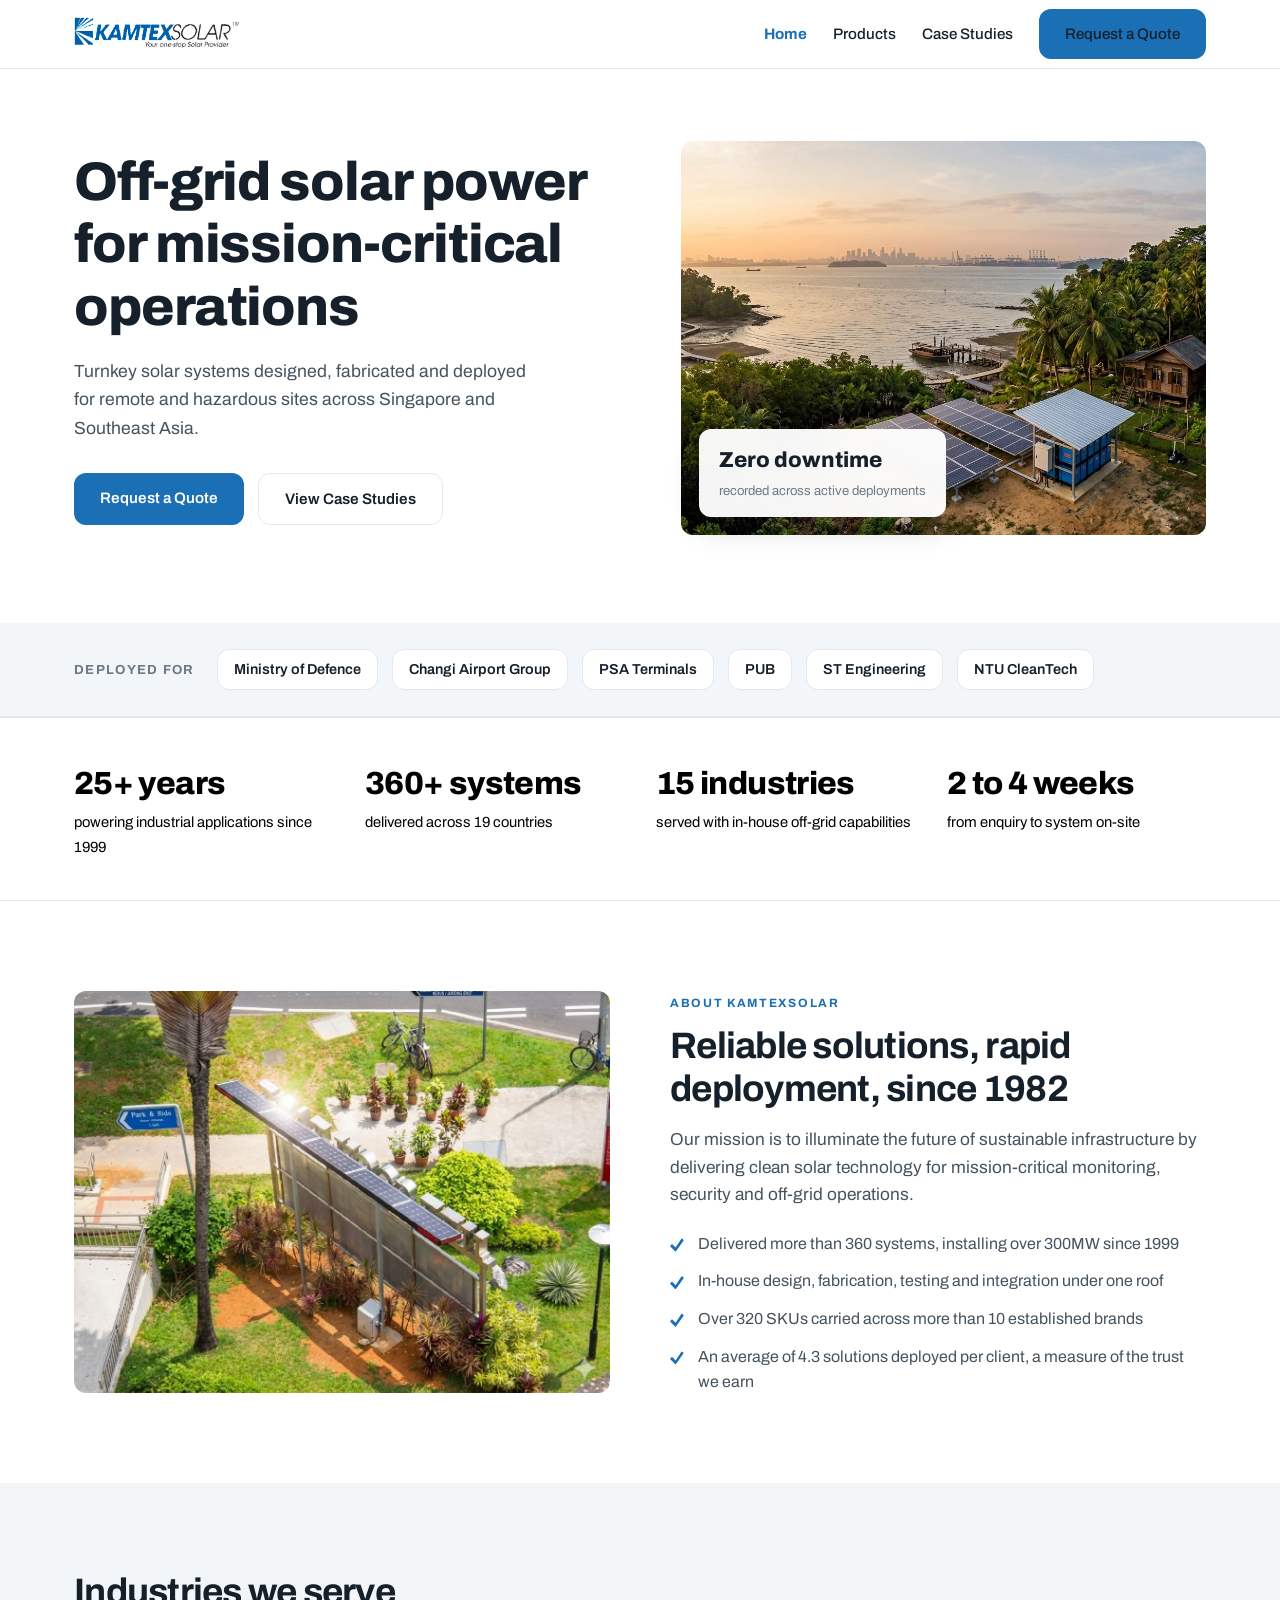
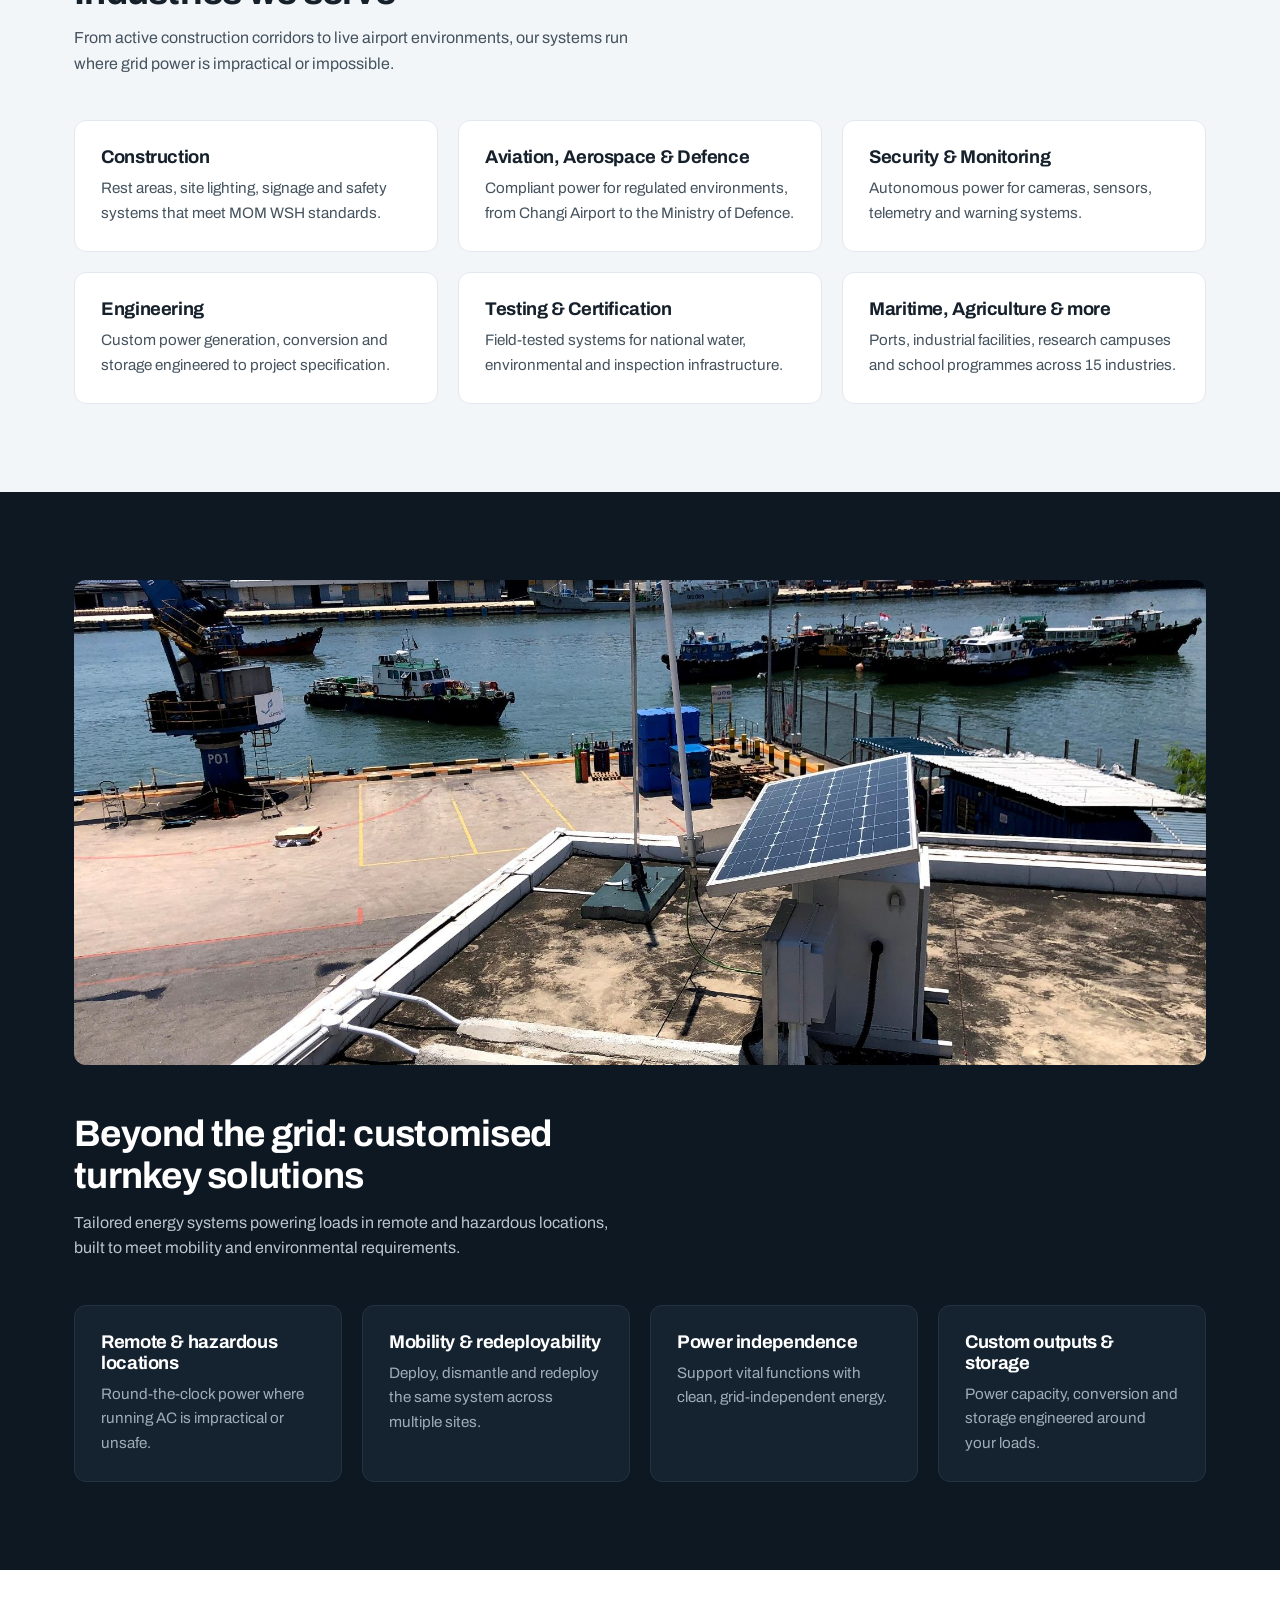
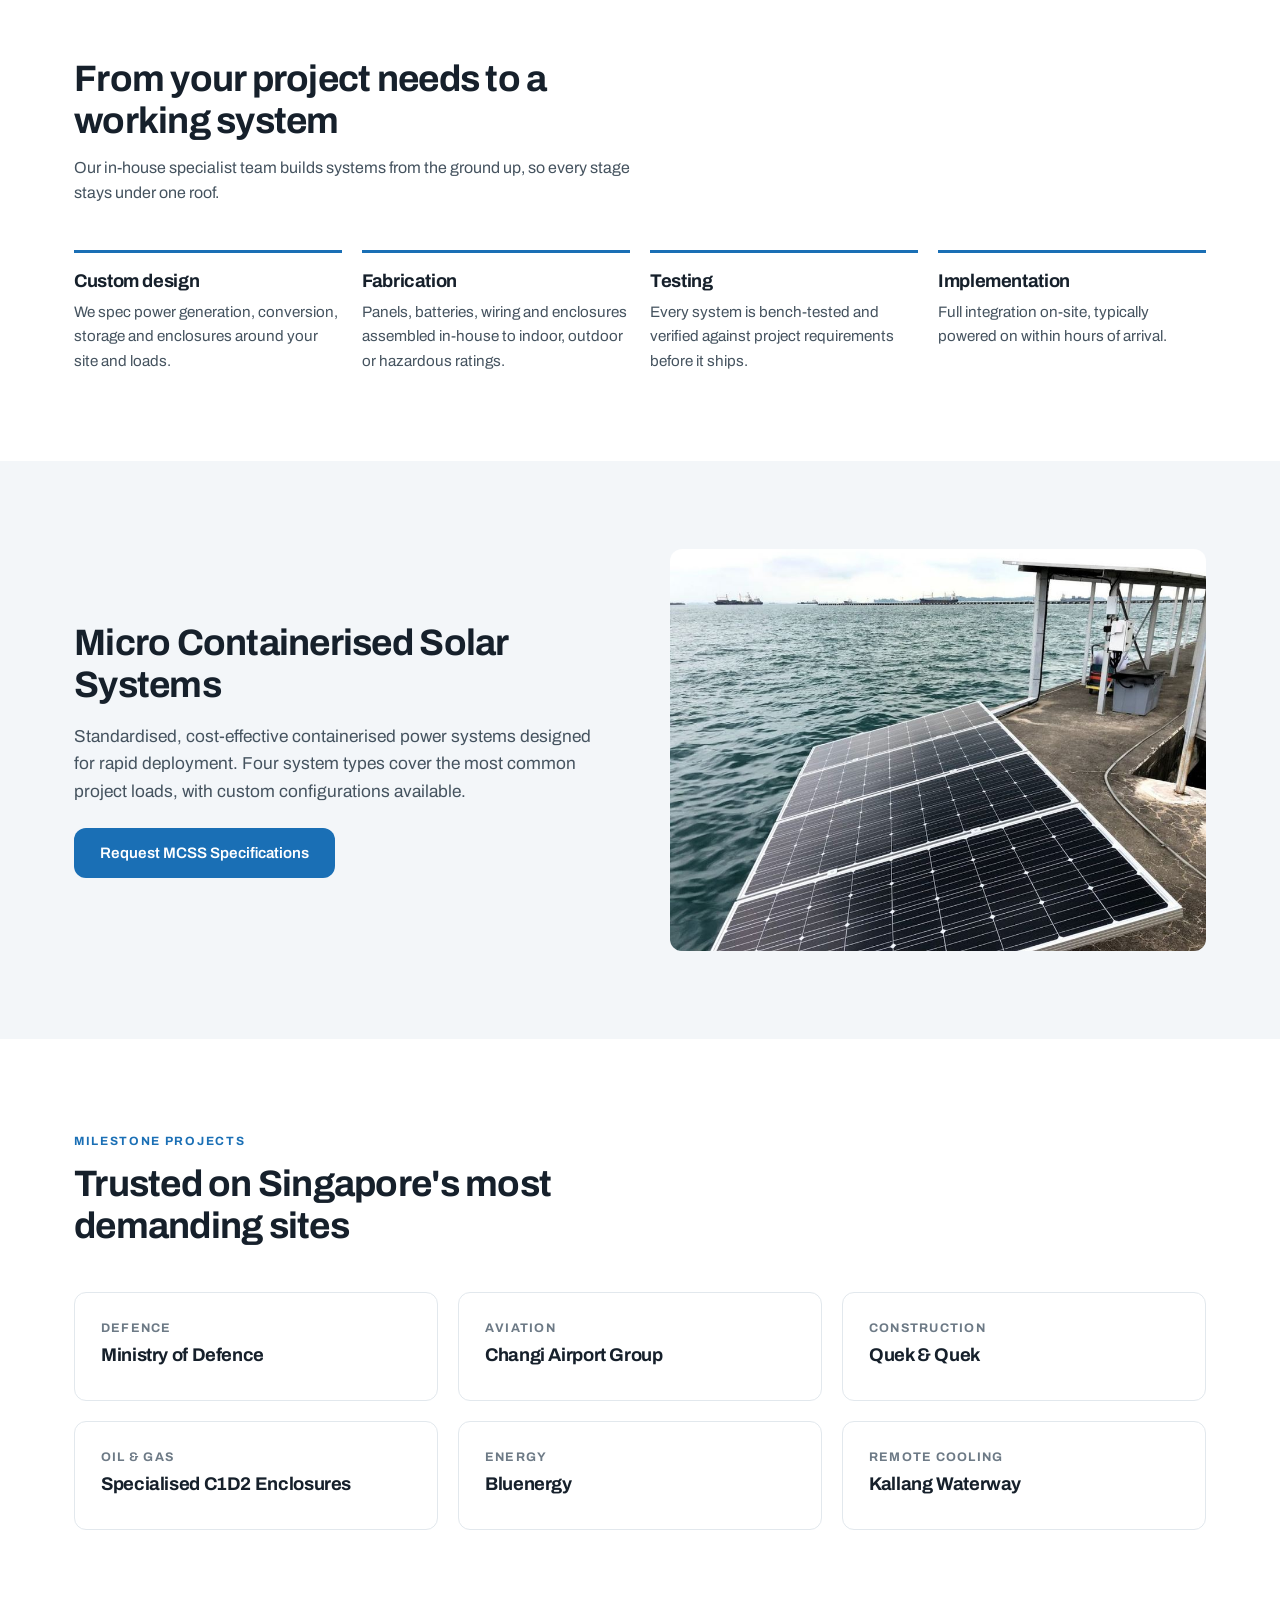
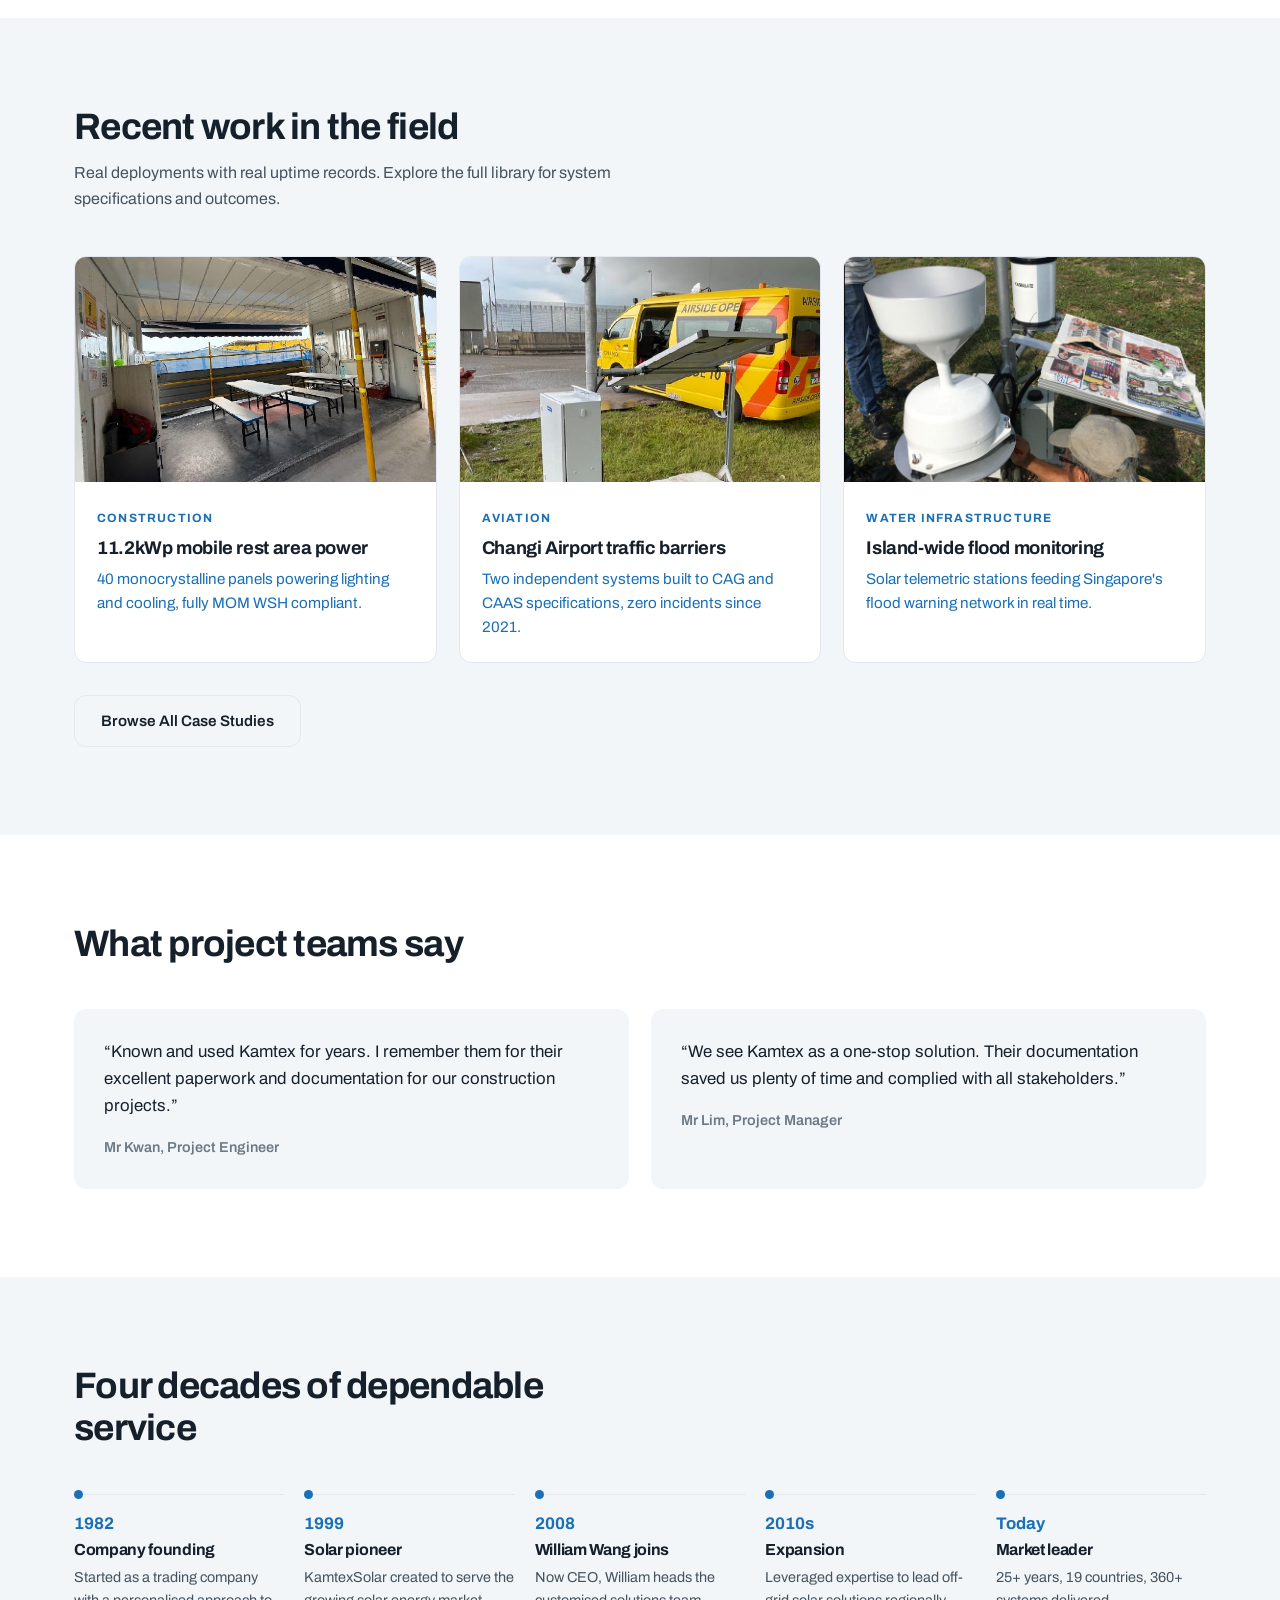
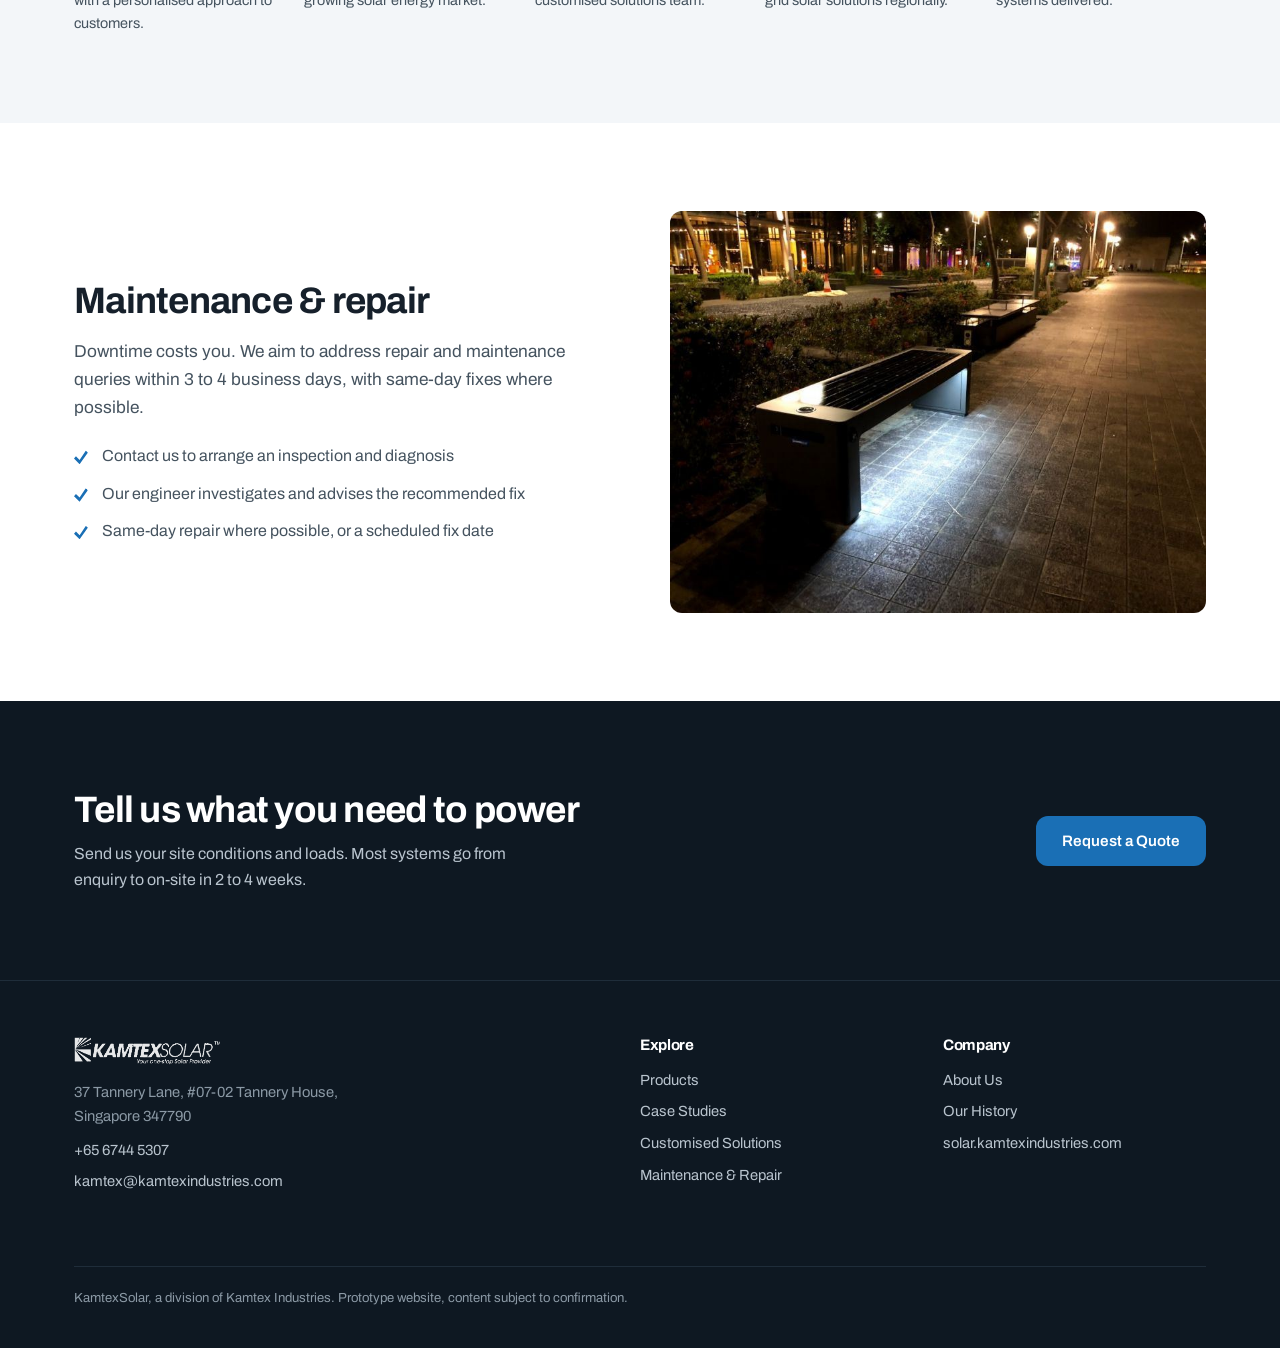
==== commit 6b132b30: "Add real product catalog: 7 category detail pages + phone number - solar-panels, charge-controllers," ====
--- a/index.html
+++ b/index.html
@@ -260,7 +260,8 @@
     <div>
       <img class="foot-logo" src="assets/logo.png" alt="KamtexSolar">
       <p>37 Tannery Lane, #07-02 Tannery House,<br>Singapore 347790</p>
-      <p style="margin-top:10px"><a href="mailto:kamtex@kamtexindustries.com">kamtex@kamtexindustries.com</a></p>
+      <p style="margin-top:10px"><a href="tel:+6567445307">+65 6744 5307</a></p>
+      <p><a href="mailto:kamtex@kamtexindustries.com">kamtex@kamtexindustries.com</a></p>
     </div>
     <div>
       <h4>Explore</h4>
--- a/styles.css
+++ b/styles.css
@@ -110,8 +110,8 @@
 /* Stat band */
 .stats { border-top: 1px solid var(--line); border-bottom: 1px solid var(--line); padding: 40px 0; }
 .stats-grid { display: grid; grid-template-columns: repeat(4, 1fr); gap: 32px; }
-.stat b { display: block; font-size: 2rem; font-weight: 800; color: var(--ink); letter-spacing: -0.02em; }
-.stat span { font-size: 0.92rem; color: var(--muted); }
+.stat b { display: block; font-size: 2rem; font-weight: 800; color: #000; letter-spacing: -0.02em; }
+.stat > span { font-size: 0.92rem; color: #000; }
 
 /* Split section */
 .split { display: grid; grid-template-columns: 1fr 1fr; gap: 60px; align-items: center; }
@@ -231,21 +231,36 @@
 }
 .car-dots i.on { background: #fff; transform: scale(1.25); }
 
-/* Challenge / solution flipper */
-.cs-flip { position: relative; }
-.cs-pane { display: none; }
-.cs-pane.on { display: block; animation: panefade 0.3s ease; }
-@keyframes panefade { from { opacity: 0; transform: translateY(6px); } to { opacity: 1; transform: none; } }
-@media (prefers-reduced-motion: reduce) { .cs-pane.on { animation: none; } }
-.cs-flip-nav { display: flex; align-items: center; gap: 12px; margin-top: 14px; }
-.cs-flip-nav button {
-  width: 32px; height: 32px; border-radius: 50%; border: 1px solid var(--line);
-  background: var(--bg); color: var(--ink); cursor: pointer; font-size: 1rem; line-height: 1;
+/* Challenge / solution card flipper */
+.cs-flip { position: relative; margin-top: 18px; perspective: 1200px; }
+.cs-flip-card {
+  border: 1px solid var(--line); border-radius: 14px; background: #f7fafc;
+  padding: 20px 34px 24px; transform-style: preserve-3d;
+  display: grid;
+}
+.cs-flip-card.flip { animation: cardflip 0.45s ease; }
+@keyframes cardflip { from { transform: rotateY(90deg); opacity: 0; } to { transform: none; opacity: 1; } }
+@media (prefers-reduced-motion: reduce) { .cs-flip-card.flip { animation: none; } }
+/* Panes stack in the same grid cell so the card always sizes to the tallest one */
+.cs-pane { grid-area: 1 / 1; visibility: hidden; }
+.cs-pane.on { visibility: visible; }
+.cs-entry-body .cs-pane h4 {
+  font-size: 1.05rem; font-weight: 800; color: var(--accent);
+  letter-spacing: 0.06em; margin: 0 0 8px;
+}
+.cs-entry-body .cs-pane p { margin: 0; }
+.flip-btn {
+  position: absolute; top: 50%; transform: translateY(-50%); z-index: 2;
+  width: 44px; height: 44px; border-radius: 50%; border: 1px solid var(--line);
+  background: var(--bg); color: var(--accent); cursor: pointer;
+  font-size: 1.6rem; line-height: 1;
   display: flex; align-items: center; justify-content: center;
-  transition: border-color 0.15s ease, color 0.15s ease;
-}
-.cs-flip-nav button:hover { border-color: var(--accent); color: var(--accent); }
-.cs-flip-nav .flip-label { font-size: 0.82rem; font-weight: 700; letter-spacing: 0.08em; text-transform: uppercase; color: var(--muted); }
+  box-shadow: 0 2px 10px rgba(22, 32, 43, 0.12);
+  transition: background 0.15s ease, border-color 0.15s ease, color 0.15s ease;
+}
+.flip-btn.prev { left: -20px; }
+.flip-btn.next { right: -20px; }
+.flip-btn:hover { background: var(--accent); border-color: var(--accent); color: #fff; }
 .cs-entry-body { padding: 32px 36px; }
 .cs-entry-body .tag { font-size: 0.75rem; font-weight: 700; letter-spacing: 0.1em; text-transform: uppercase; color: var(--accent); }
 .cs-entry-body h2 { font-size: 1.45rem; margin: 8px 0 14px; }
@@ -270,6 +285,34 @@
 .prod-card div { padding: 16px 20px 20px; border-top: 1px solid var(--line); }
 .prod-card h3 { font-size: 1rem; margin-bottom: 4px; }
 .prod-card p { font-size: 0.88rem; }
+/* When a product card is a link to a category page */
+a.prod-card { color: inherit; }
+a.prod-card .more { display: inline-block; margin-top: 10px; font-size: 0.85rem; font-weight: 700; color: var(--accent); }
+a.prod-card:hover .more { text-decoration: underline; }
+
+/* Product category detail pages */
+.cat-intro { max-width: 70ch; }
+.cat-intro p { margin-top: 14px; font-size: 1.08rem; }
+.cat-list { display: grid; gap: 22px; margin-top: 8px; }
+.cat-item {
+  display: grid; grid-template-columns: 250px 1fr; gap: 0;
+  border: 1px solid var(--line); border-radius: var(--radius); overflow: hidden;
+  background: var(--bg); transition: box-shadow 0.15s ease, transform 0.15s ease;
+}
+.cat-item:hover { box-shadow: 0 12px 32px rgba(22,32,43,0.08); transform: translateY(-2px); }
+.cat-item > img { width: 100%; height: 100%; min-height: 220px; object-fit: contain; background: #fff; padding: 28px; border-right: 1px solid var(--line); }
+.cat-item > img.photo { object-fit: cover; padding: 0; }
+.cat-body { padding: 26px 30px; }
+.cat-body .brandtag { font-size: 0.74rem; font-weight: 700; letter-spacing: 0.1em; text-transform: uppercase; color: var(--accent); }
+.cat-body h3 { font-size: 1.2rem; margin: 6px 0 10px; }
+.cat-body p { font-size: 0.95rem; }
+.cat-chips { display: flex; gap: 8px; flex-wrap: wrap; margin-top: 16px; }
+.cat-chips span { background: var(--bg-soft); border: 1px solid var(--line); border-radius: var(--radius); padding: 7px 13px; font-size: 0.82rem; font-weight: 600; color: var(--ink); }
+.cat-chips span b { color: var(--accent); font-weight: 700; }
+@media (max-width: 700px) {
+  .cat-item { grid-template-columns: 1fr; }
+  .cat-item > img { min-height: 200px; border-right: none; border-bottom: 1px solid var(--line); }
+}
 
 /* CTA band */
 .cta-band { background: var(--dark); color: #b9c4ce; text-align: left; }
